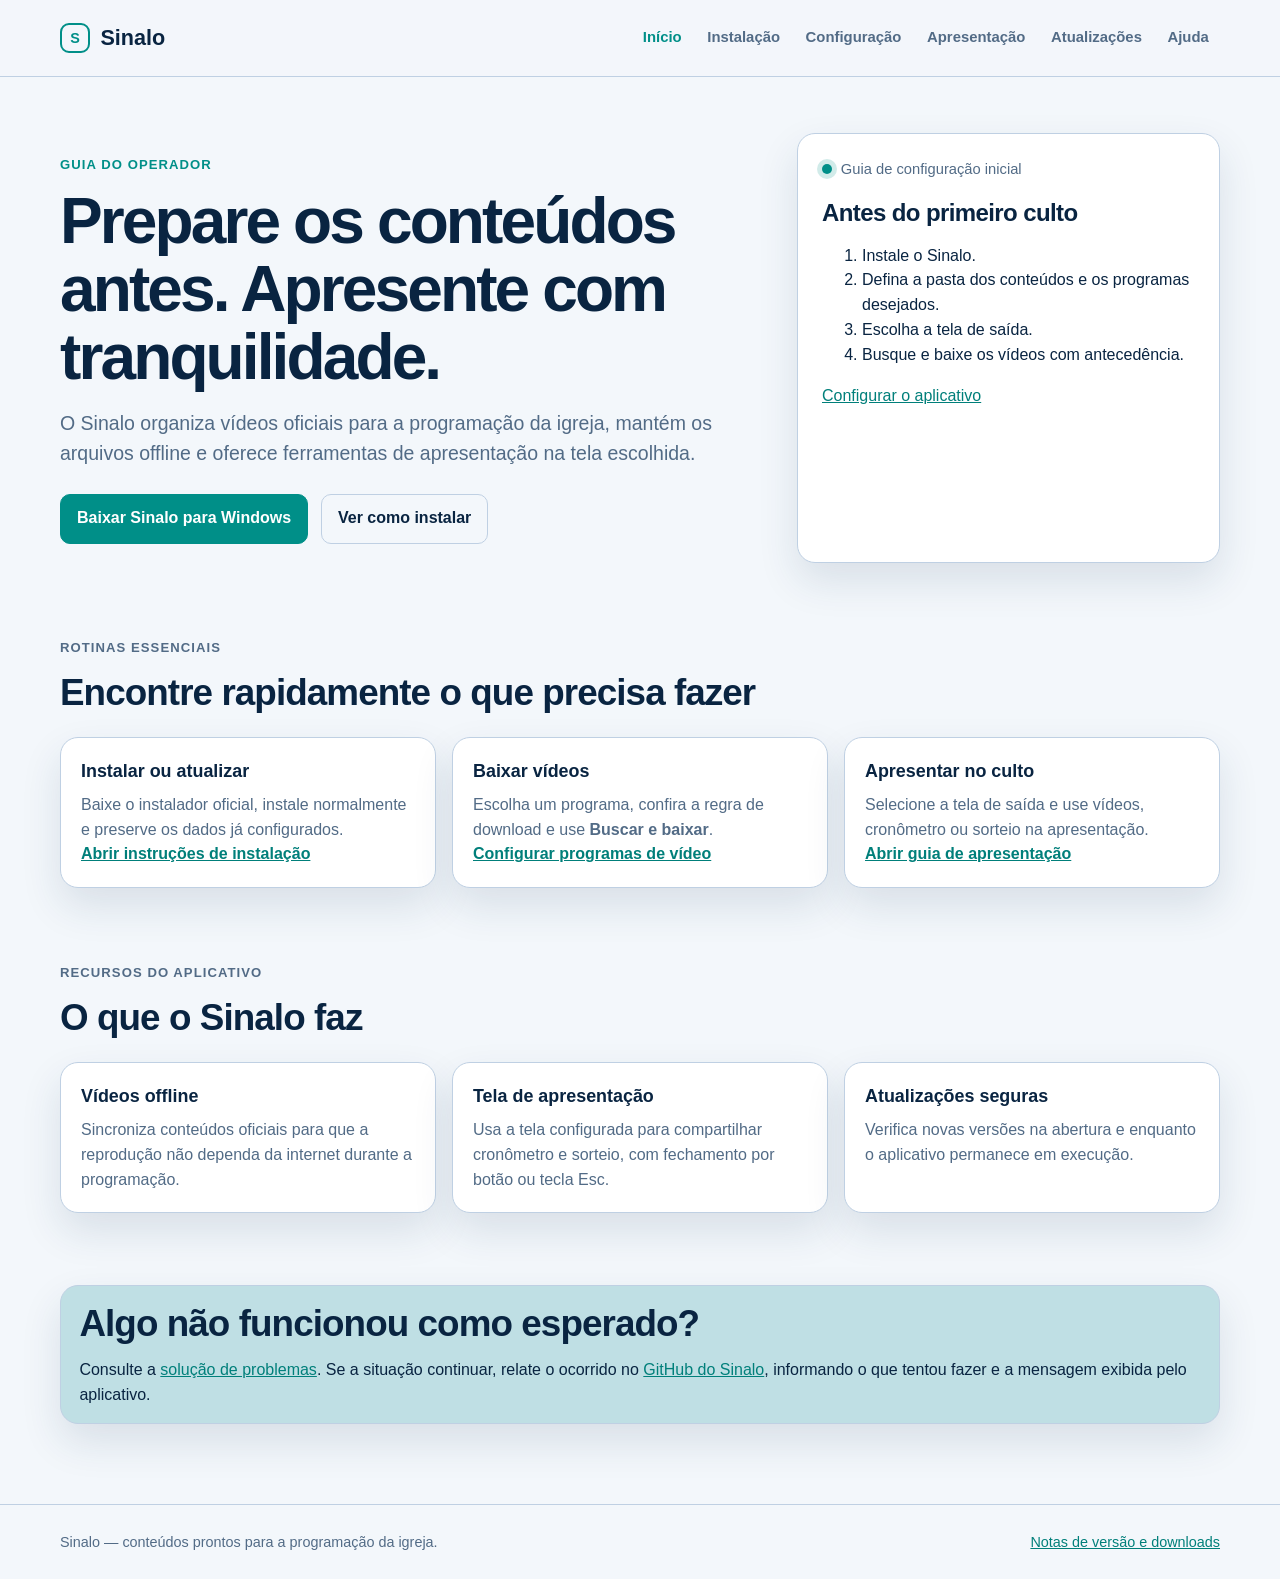
==== site/index.html @ e5eb1a57 "docs: adiciona guia público no GitHub Pages" ====
<!doctype html>
<html lang="pt-BR">
<head>
  <meta charset="utf-8">
  <meta name="viewport" content="width=device-width, initial-scale=1">
  <meta name="description" content="Guia de instalação, configuração e uso do Sinalo.">
  <title>Sinalo — Guia de uso</title>
  <link rel="icon" type="image/svg+xml" href="data:image/svg+xml,%3Csvg xmlns='http://www.w3.org/2000/svg' viewBox='0 0 64 64'%3E%3Crect width='64' height='64' rx='16' fill='%23091426'/%3E%3Cpath d='M17 32h30M32 17v30' stroke='%231fd1c2' stroke-width='7' stroke-linecap='round'/%3E%3C/svg%3E">
  <link rel="stylesheet" href="assets/css/site.css">
</head>
<body>
  <a class="skip-link" href="#conteudo">Ir para o conteúdo</a>
  <header class="site-header">
    <div class="header-inner">
      <a class="brand" href="index.html"><span class="brand-mark" aria-hidden="true">S</span>Sinalo</a>
      <nav class="site-nav" aria-label="Navegação principal">
        <a aria-current="page" href="index.html">Início</a>
        <a href="instalacao.html">Instalação</a>
        <a href="configuracao.html">Configuração</a>
        <a href="apresentacao.html">Apresentação</a>
        <a href="atualizacoes.html">Atualizações</a>
        <a href="solucao-de-problemas.html">Ajuda</a>
      </nav>
    </div>
  </header>
  <main id="conteudo" class="page-shell">
    <section class="hero" aria-labelledby="titulo-principal">
      <div class="hero-copy">
        <p class="eyebrow">Guia do operador</p>
        <h1 id="titulo-principal">Prepare os conteúdos antes. Apresente com tranquilidade.</h1>
        <p class="lead">O Sinalo organiza vídeos oficiais para a programação da igreja, mantém os arquivos offline e oferece ferramentas de apresentação na tela escolhida.</p>
        <div class="button-row">
          <a class="button button-primary" href="https://github.com/fabriciosenadev/sinalo/releases/latest/download/Sinalo-Setup-win-x64.exe">Baixar Sinalo para Windows</a>
          <a class="button" href="instalacao.html">Ver como instalar</a>
        </div>
      </div>
      <aside class="hero-card" aria-label="Comece por aqui">
        <div class="status-line"><span class="status-dot" aria-hidden="true"></span>Guia de configuração inicial</div>
        <h2>Antes do primeiro culto</h2>
        <ol>
          <li>Instale o Sinalo.</li>
          <li>Defina a pasta dos conteúdos e os programas desejados.</li>
          <li>Escolha a tela de saída.</li>
          <li>Busque e baixe os vídeos com antecedência.</li>
        </ol>
        <a href="configuracao.html">Configurar o aplicativo</a>
      </aside>
    </section>

    <section class="section" aria-labelledby="rotinas-title">
      <div class="section-header">
        <p class="eyebrow">Rotinas essenciais</p>
        <h2 id="rotinas-title">Encontre rapidamente o que precisa fazer</h2>
      </div>
      <div class="card-grid">
        <article class="card"><h3>Instalar ou atualizar</h3><p>Baixe o instalador oficial, instale normalmente e preserve os dados já configurados.</p><a href="instalacao.html">Abrir instruções de instalação</a></article>
        <article class="card"><h3>Baixar vídeos</h3><p>Escolha um programa, confira a regra de download e use <strong>Buscar e baixar</strong>.</p><a href="configuracao.html#programas">Configurar programas de vídeo</a></article>
        <article class="card"><h3>Apresentar no culto</h3><p>Selecione a tela de saída e use vídeos, cronômetro ou sorteio na apresentação.</p><a href="apresentacao.html">Abrir guia de apresentação</a></article>
      </div>
    </section>

    <section class="section" aria-labelledby="recursos-title">
      <div class="section-header"><p class="eyebrow">Recursos do aplicativo</p><h2 id="recursos-title">O que o Sinalo faz</h2></div>
      <div class="card-grid">
        <article class="card"><h3>Vídeos offline</h3><p>Sincroniza conteúdos oficiais para que a reprodução não dependa da internet durante a programação.</p></article>
        <article class="card"><h3>Tela de apresentação</h3><p>Usa a tela configurada para compartilhar cronômetro e sorteio, com fechamento por botão ou tecla Esc.</p></article>
        <article class="card"><h3>Atualizações seguras</h3><p>Verifica novas versões na abertura e enquanto o aplicativo permanece em execução.</p></article>
      </div>
    </section>

    <section class="section callout" aria-labelledby="suporte-title">
      <h2 id="suporte-title">Algo não funcionou como esperado?</h2>
      <p>Consulte a <a href="solucao-de-problemas.html">solução de problemas</a>. Se a situação continuar, relate o ocorrido no <a href="https://github.com/fabriciosenadev/sinalo/issues">GitHub do Sinalo</a>, informando o que tentou fazer e a mensagem exibida pelo aplicativo.</p>
    </section>
  </main>
  <footer class="site-footer"><div class="footer-inner"><p>Sinalo — conteúdos prontos para a programação da igreja.</p><p><a href="https://github.com/fabriciosenadev/sinalo/releases">Notas de versão e downloads</a></p></div></footer>
</body>
</html>
---- site/assets/css/site.css ----
:root {
  color-scheme: dark light;
  --bg: #091426;
  --surface: #111f35;
  --surface-raised: #172943;
  --surface-muted: #0d1a2d;
  --text: #f4f8ff;
  --muted: #b4c1d6;
  --line: #2a4161;
  --accent: #1fd1c2;
  --accent-strong: #12a99f;
  --accent-ink: #052522;
  --link: #63e8df;
  --shadow: 0 20px 50px rgb(0 0 0 / .2);
  --radius: 18px;
  --content-width: 1160px;
  font-family: "Segoe UI", Inter, Arial, sans-serif;
}

@media (prefers-color-scheme: light) {
  :root {
    --bg: #f3f7fb;
    --surface: #ffffff;
    --surface-raised: #e9f0f8;
    --surface-muted: #f7faff;
    --text: #092441;
    --muted: #526b86;
    --line: #bfd0e3;
    --accent: #008f88;
    --accent-strong: #00746f;
    --accent-ink: #ffffff;
    --link: #007f7a;
    --shadow: 0 18px 40px rgb(25 55 90 / .12);
  }
}

* { box-sizing: border-box; }

html { scroll-behavior: smooth; }

body {
  margin: 0;
  min-width: 320px;
  color: var(--text);
  background: var(--bg);
  font-size: 1rem;
  line-height: 1.55;
}

a { color: var(--link); }

a:focus-visible, summary:focus-visible {
  outline: 3px solid var(--accent);
  outline-offset: 4px;
  border-radius: 4px;
}

.skip-link {
  position: absolute;
  left: 1rem;
  top: -4rem;
  z-index: 20;
  padding: .7rem 1rem;
  border-radius: 8px;
  background: var(--accent);
  color: var(--accent-ink);
  font-weight: 700;
}

.skip-link:focus { top: 1rem; }

.site-header {
  border-bottom: 1px solid var(--line);
  background: color-mix(in srgb, var(--bg) 90%, transparent);
}

.header-inner,
.page-shell,
.footer-inner {
  width: min(calc(100% - 2rem), var(--content-width));
  margin: 0 auto;
}

.header-inner {
  display: flex;
  align-items: center;
  justify-content: space-between;
  gap: 1.5rem;
  min-height: 76px;
}

.brand {
  color: var(--text);
  display: inline-flex;
  align-items: center;
  gap: .65rem;
  text-decoration: none;
  font-size: 1.35rem;
  font-weight: 800;
}

.brand-mark {
  display: grid;
  place-items: center;
  width: 30px;
  height: 30px;
  border: 2px solid var(--accent);
  border-radius: 9px;
  color: var(--accent);
  font-size: .9rem;
}

.site-nav { display: flex; align-items: center; gap: .2rem; }

.site-nav a {
  padding: .55rem .7rem;
  color: var(--muted);
  text-decoration: none;
  font-size: .93rem;
  font-weight: 650;
}

.site-nav a:hover, .site-nav a[aria-current="page"] { color: var(--accent); }

main { padding: 3.5rem 0 5rem; }

.eyebrow {
  display: inline-block;
  margin: 0 0 .8rem;
  color: var(--accent);
  font-size: .82rem;
  font-weight: 800;
  letter-spacing: .08em;
  text-transform: uppercase;
}

h1, h2, h3, p { margin-top: 0; }

h1 {
  max-width: 760px;
  margin-bottom: 1rem;
  font-size: clamp(2.1rem, 5vw, 4.4rem);
  line-height: 1.06;
  letter-spacing: -.045em;
}

h2 {
  margin-bottom: .75rem;
  font-size: clamp(1.55rem, 3vw, 2.3rem);
  line-height: 1.18;
  letter-spacing: -.025em;
}

h3 { margin-bottom: .45rem; font-size: 1.12rem; }

.lead {
  max-width: 720px;
  color: var(--muted);
  font-size: clamp(1.04rem, 2vw, 1.22rem);
}

.hero {
  display: grid;
  grid-template-columns: minmax(0, 1.25fr) minmax(280px, .75fr);
  gap: 2rem;
  align-items: stretch;
}

.hero-copy { padding: 1.2rem 0; }

.hero-card,
.card,
.guide-panel,
.callout,
.step-list > li {
  border: 1px solid var(--line);
  border-radius: var(--radius);
  background: var(--surface);
  box-shadow: var(--shadow);
}

.hero-card { padding: 1.5rem; }

.status-line {
  display: flex;
  align-items: center;
  gap: .55rem;
  color: var(--muted);
  font-size: .92rem;
}

.status-dot {
  width: 10px;
  height: 10px;
  border-radius: 50%;
  background: var(--accent);
  box-shadow: 0 0 0 5px color-mix(in srgb, var(--accent) 18%, transparent);
}

.hero-card h2 { margin: 1.15rem 0 .7rem; font-size: 1.5rem; }

.button-row { display: flex; flex-wrap: wrap; gap: .8rem; margin-top: 1.6rem; }

.button {
  display: inline-flex;
  min-height: 46px;
  align-items: center;
  justify-content: center;
  padding: .72rem 1rem;
  border: 1px solid var(--line);
  border-radius: 10px;
  color: var(--text);
  font-weight: 750;
  text-align: center;
  text-decoration: none;
}

.button:hover { border-color: var(--accent); }

.button-primary {
  border-color: var(--accent);
  background: var(--accent);
  color: var(--accent-ink);
}

.button-primary:hover { background: var(--accent-strong); }

.section { margin-top: 4.5rem; }

.section-header { max-width: 720px; margin-bottom: 1.4rem; }
.section-header p { color: var(--muted); }

.card-grid {
  display: grid;
  grid-template-columns: repeat(3, minmax(0, 1fr));
  gap: 1rem;
}

.card { padding: 1.25rem; }
.card p { color: var(--muted); margin-bottom: 0; }
.card a { font-weight: 700; }

.guide-layout {
  display: grid;
  grid-template-columns: minmax(0, .58fr) minmax(0, 1.42fr);
  gap: 2rem;
}

.guide-nav {
  position: sticky;
  top: 1.2rem;
  align-self: start;
  padding: 1rem;
  border-left: 2px solid var(--accent);
}

.guide-nav strong { display: block; margin-bottom: .5rem; }
.guide-nav a { display: block; padding: .35rem 0; color: var(--muted); text-decoration: none; }
.guide-nav a:hover { color: var(--accent); }

.guide-panel { padding: clamp(1.25rem, 3vw, 2.2rem); }
.guide-panel + .guide-panel { margin-top: 1.2rem; }
.guide-panel p, .guide-panel li { color: var(--muted); }
.guide-panel li + li { margin-top: .45rem; }

.step-list { display: grid; gap: .85rem; padding: 0; list-style: none; counter-reset: steps; }
.step-list > li { position: relative; padding: 1rem 1rem 1rem 4rem; counter-increment: steps; }
.step-list > li::before {
  content: counter(steps);
  position: absolute;
  left: 1rem;
  top: 1rem;
  display: grid;
  place-items: center;
  width: 2rem;
  height: 2rem;
  border-radius: 50%;
  background: var(--accent);
  color: var(--accent-ink);
  font-weight: 800;
}
.step-list h3 { color: var(--text); }
.step-list p { margin-bottom: 0; }

.callout { padding: 1rem 1.15rem; background: color-mix(in srgb, var(--surface-raised) 82%, var(--accent)); }
.callout p { margin-bottom: 0; color: var(--text); }
.callout strong { color: var(--accent); }

.faq { border-top: 1px solid var(--line); }
.faq details { border-bottom: 1px solid var(--line); padding: .95rem 0; }
.faq summary { cursor: pointer; color: var(--text); font-weight: 750; }
.faq p { margin: .7rem 1.5rem 0 0; color: var(--muted); }

.site-footer { border-top: 1px solid var(--line); }
.footer-inner {
  display: flex;
  justify-content: space-between;
  gap: 1rem;
  padding: 1.6rem 0;
  color: var(--muted);
  font-size: .9rem;
}
.footer-inner p { margin: 0; }

@media (max-width: 860px) {
  .header-inner { align-items: flex-start; flex-direction: column; gap: .4rem; padding: 1rem 0; }
  .site-nav { flex-wrap: wrap; margin-left: -.7rem; }
  .hero, .guide-layout { grid-template-columns: 1fr; }
  .card-grid { grid-template-columns: repeat(2, minmax(0, 1fr)); }
  .guide-nav { position: static; }
}

@media (max-width: 560px) {
  .header-inner, .page-shell, .footer-inner { width: min(calc(100% - 1.3rem), var(--content-width)); }
  main { padding-top: 2.2rem; }
  .card-grid { grid-template-columns: 1fr; }
  .footer-inner { flex-direction: column; }
}
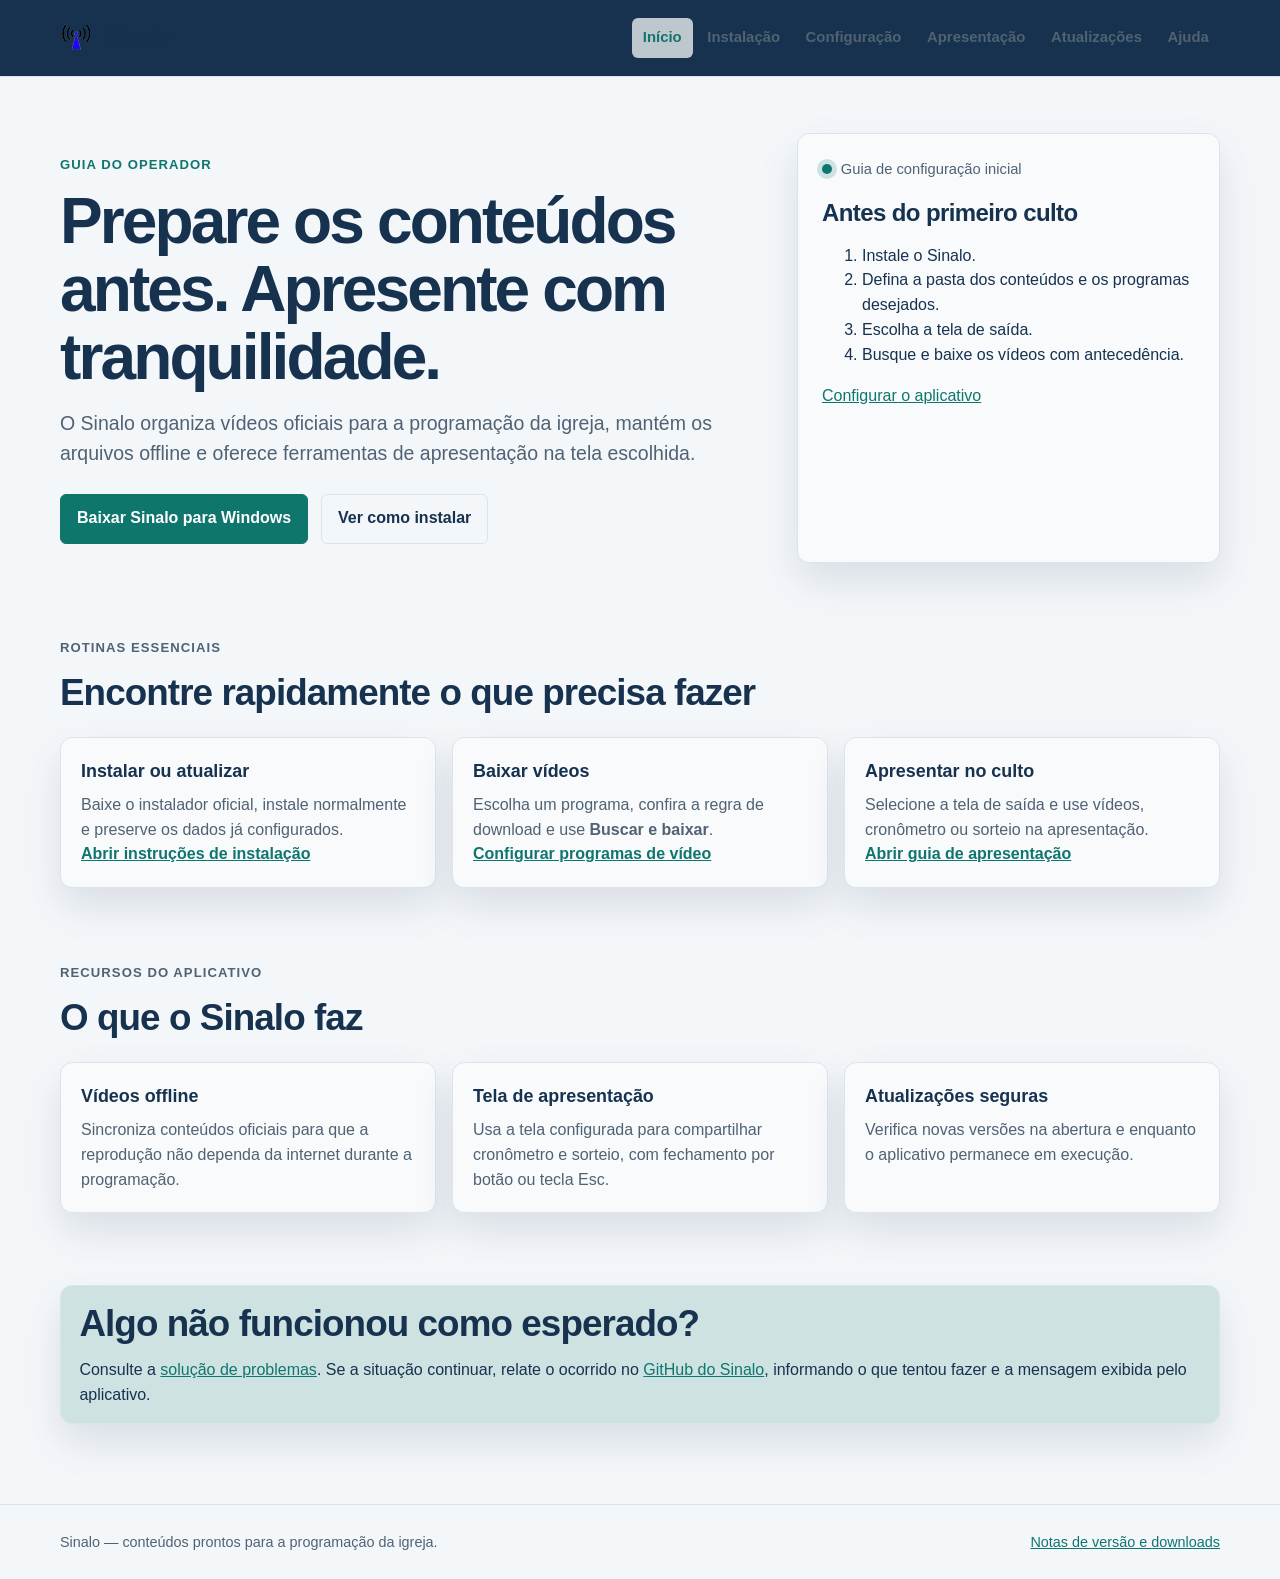
==== commit 4af8f2b4: "docs: atualiza guia e identidade visual do site" ====
--- a/site/index.html
+++ b/site/index.html
@@ -5,7 +5,8 @@
   <meta name="viewport" content="width=device-width, initial-scale=1">
   <meta name="description" content="Guia de instalação, configuração e uso do Sinalo.">
   <title>Sinalo — Guia de uso</title>
-  <link rel="icon" type="image/svg+xml" href="data:image/svg+xml,%3Csvg xmlns='http://www.w3.org/2000/svg' viewBox='0 0 64 64'%3E%3Crect width='64' height='64' rx='16' fill='%23091426'/%3E%3Cpath d='M17 32h30M32 17v30' stroke='%231fd1c2' stroke-width='7' stroke-linecap='round'/%3E%3C/svg%3E">
+  <link rel="icon" href="assets/images/sinalo.ico" media="(prefers-color-scheme: light)">
+  <link rel="icon" href="assets/images/sinalo-dark.ico" media="(prefers-color-scheme: dark)">
   <link rel="stylesheet" href="assets/css/site.css">
 </head>
 <body>
--- a/site/assets/css/site.css
+++ b/site/assets/css/site.css
@@ -1,36 +1,38 @@
 :root {
   color-scheme: dark light;
-  --bg: #091426;
-  --surface: #111f35;
-  --surface-raised: #172943;
-  --surface-muted: #0d1a2d;
-  --text: #f4f8ff;
-  --muted: #b4c1d6;
-  --line: #2a4161;
-  --accent: #1fd1c2;
-  --accent-strong: #12a99f;
-  --accent-ink: #052522;
-  --link: #63e8df;
+  --bg: #0f172a;
+  --surface: #172033;
+  --surface-raised: #1f2937;
+  --surface-muted: #0f172a;
+  --header: #111c2d;
+  --text: #f8fafc;
+  --muted: #cbd5e1;
+  --line: #334155;
+  --accent: #2dd4bf;
+  --accent-strong: #0f766e;
+  --accent-ink: #ecfeff;
+  --link: #5eead4;
   --shadow: 0 20px 50px rgb(0 0 0 / .2);
-  --radius: 18px;
+  --radius: 12px;
   --content-width: 1160px;
   font-family: "Segoe UI", Inter, Arial, sans-serif;
 }
 
 @media (prefers-color-scheme: light) {
   :root {
-    --bg: #f3f7fb;
+    --bg: #f4f7fa;
     --surface: #ffffff;
-    --surface-raised: #e9f0f8;
-    --surface-muted: #f7faff;
-    --text: #092441;
-    --muted: #526b86;
-    --line: #bfd0e3;
-    --accent: #008f88;
-    --accent-strong: #00746f;
+    --surface-raised: #f8fafc;
+    --surface-muted: #ffffff;
+    --header: #16324f;
+    --text: #16324f;
+    --muted: #506273;
+    --line: #dce4eb;
+    --accent: #0f766e;
+    --accent-strong: #0f766e;
     --accent-ink: #ffffff;
-    --link: #007f7a;
-    --shadow: 0 18px 40px rgb(25 55 90 / .12);
+    --link: #0f766e;
+    --shadow: 0 18px 40px rgb(22 50 79 / .12);
   }
 }
 
@@ -71,7 +73,8 @@
 
 .site-header {
   border-bottom: 1px solid var(--line);
-  background: color-mix(in srgb, var(--bg) 90%, transparent);
+  background: var(--header);
+  box-shadow: 0 1px 0 rgb(255 255 255 / .04);
 }
 
 .header-inner,
@@ -100,14 +103,15 @@
 }
 
 .brand-mark {
-  display: grid;
-  place-items: center;
-  width: 30px;
-  height: 30px;
-  border: 2px solid var(--accent);
-  border-radius: 9px;
-  color: var(--accent);
-  font-size: .9rem;
+  display: inline-block;
+  width: 34px;
+  height: 34px;
+  background: center / contain no-repeat url("../images/sinalo-dark.ico");
+  font-size: 0;
+}
+
+@media (prefers-color-scheme: light) {
+  .brand-mark { background-image: url("../images/sinalo.ico"); }
 }
 
 .site-nav { display: flex; align-items: center; gap: .2rem; }
@@ -120,7 +124,11 @@
   font-weight: 650;
 }
 
-.site-nav a:hover, .site-nav a[aria-current="page"] { color: var(--accent); }
+.site-nav a:hover, .site-nav a[aria-current="page"] {
+  color: var(--accent);
+  background: color-mix(in srgb, var(--surface) 72%, transparent);
+  border-radius: 6px;
+}
 
 main { padding: 3.5rem 0 5rem; }
 
@@ -179,7 +187,7 @@
   box-shadow: var(--shadow);
 }
 
-.hero-card { padding: 1.5rem; }
+.hero-card { padding: 1.5rem; background: var(--surface-raised); }
 
 .status-line {
   display: flex;
@@ -208,7 +216,7 @@
   justify-content: center;
   padding: .72rem 1rem;
   border: 1px solid var(--line);
-  border-radius: 10px;
+  border-radius: 6px;
   color: var(--text);
   font-weight: 750;
   text-align: center;
@@ -236,7 +244,7 @@
   gap: 1rem;
 }
 
-.card { padding: 1.25rem; }
+.card { padding: 1.25rem; background: var(--surface-raised); }
 .card p { color: var(--muted); margin-bottom: 0; }
 .card a { font-weight: 700; }
 
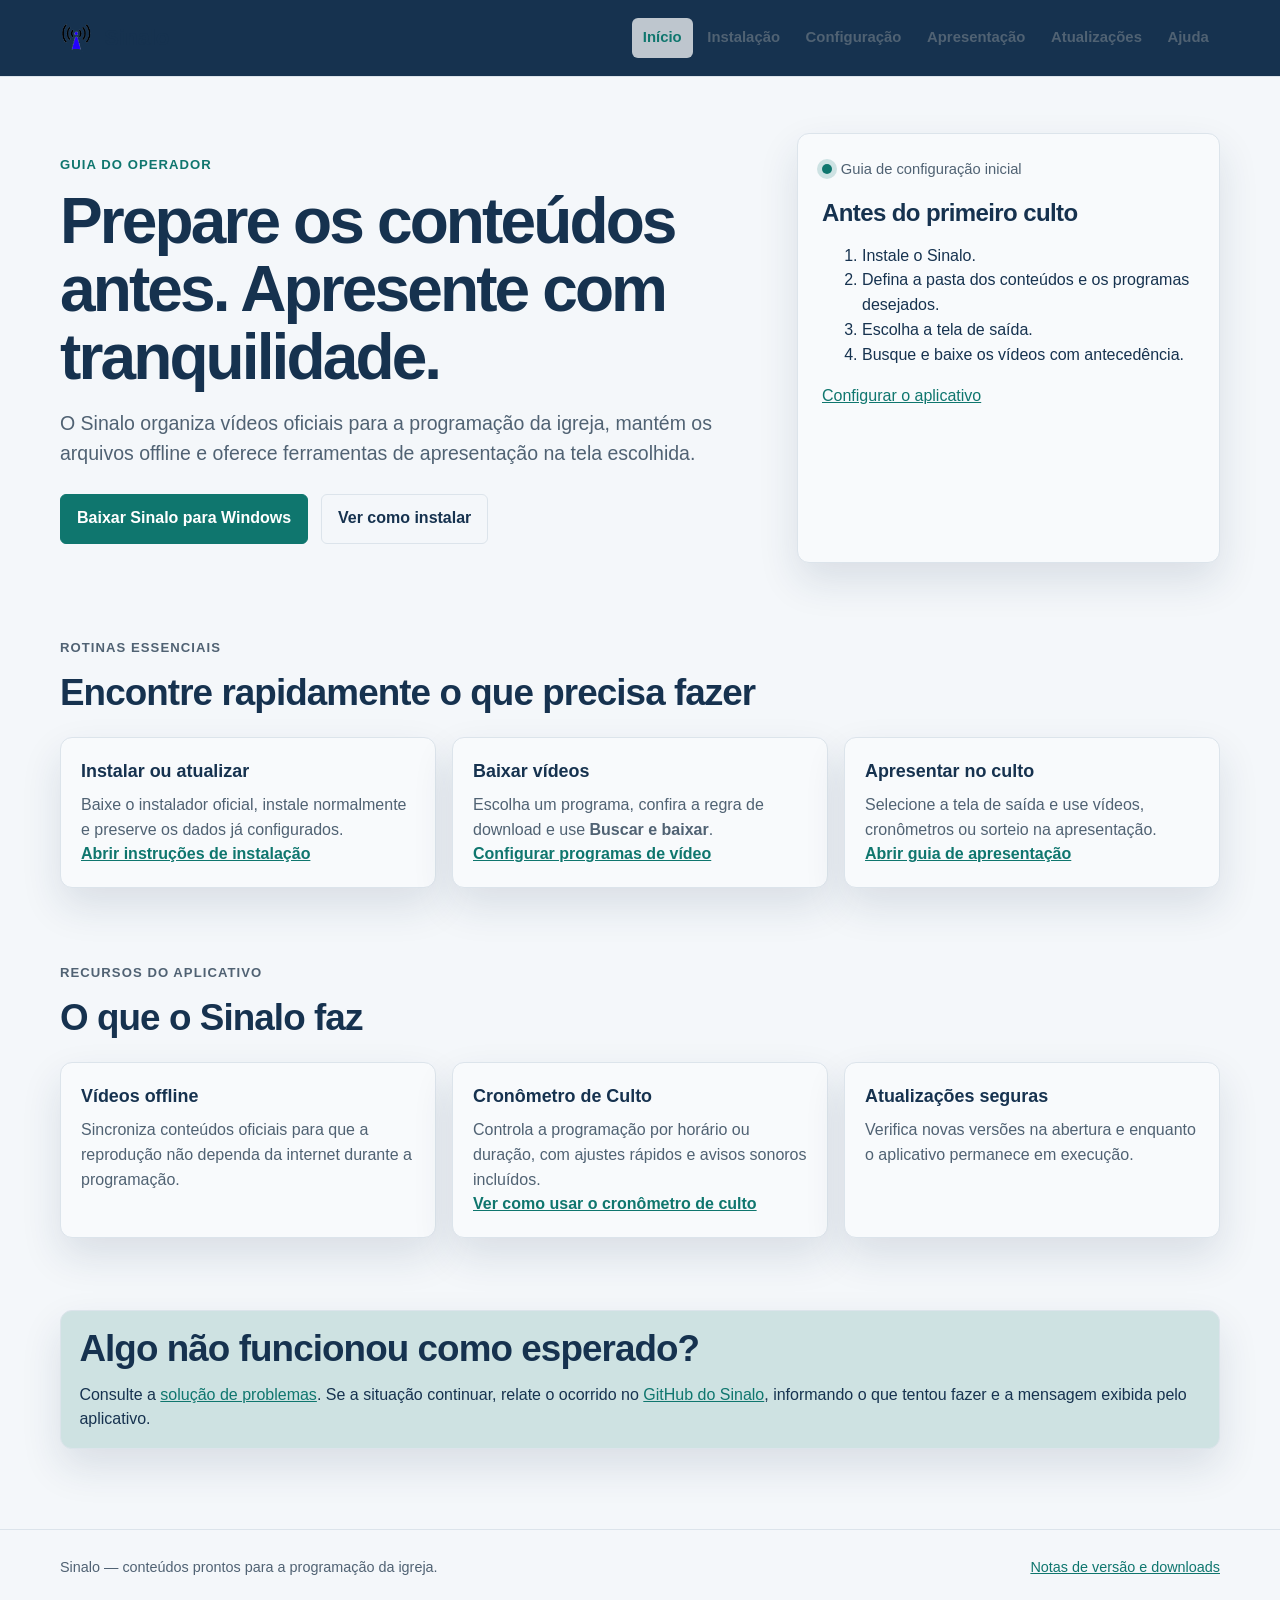
==== commit 200c47b4: "docs: documenta cronometro de culto na versao 0.1.12" ====
--- a/site/index.html
+++ b/site/index.html
@@ -56,7 +56,7 @@
       <div class="card-grid">
         <article class="card"><h3>Instalar ou atualizar</h3><p>Baixe o instalador oficial, instale normalmente e preserve os dados já configurados.</p><a href="instalacao.html">Abrir instruções de instalação</a></article>
         <article class="card"><h3>Baixar vídeos</h3><p>Escolha um programa, confira a regra de download e use <strong>Buscar e baixar</strong>.</p><a href="configuracao.html#programas">Configurar programas de vídeo</a></article>
-        <article class="card"><h3>Apresentar no culto</h3><p>Selecione a tela de saída e use vídeos, cronômetro ou sorteio na apresentação.</p><a href="apresentacao.html">Abrir guia de apresentação</a></article>
+        <article class="card"><h3>Apresentar no culto</h3><p>Selecione a tela de saída e use vídeos, cronômetros ou sorteio na apresentação.</p><a href="apresentacao.html">Abrir guia de apresentação</a></article>
       </div>
     </section>
 
@@ -64,7 +64,7 @@
       <div class="section-header"><p class="eyebrow">Recursos do aplicativo</p><h2 id="recursos-title">O que o Sinalo faz</h2></div>
       <div class="card-grid">
         <article class="card"><h3>Vídeos offline</h3><p>Sincroniza conteúdos oficiais para que a reprodução não dependa da internet durante a programação.</p></article>
-        <article class="card"><h3>Tela de apresentação</h3><p>Usa a tela configurada para compartilhar cronômetro e sorteio, com fechamento por botão ou tecla Esc.</p></article>
+        <article class="card"><h3>Cronômetro de Culto</h3><p>Controla a programação por horário ou duração, com ajustes rápidos e avisos sonoros incluídos.</p><a href="apresentacao.html#cronometro-culto">Ver como usar o cronômetro de culto</a></article>
         <article class="card"><h3>Atualizações seguras</h3><p>Verifica novas versões na abertura e enquanto o aplicativo permanece em execução.</p></article>
       </div>
     </section>
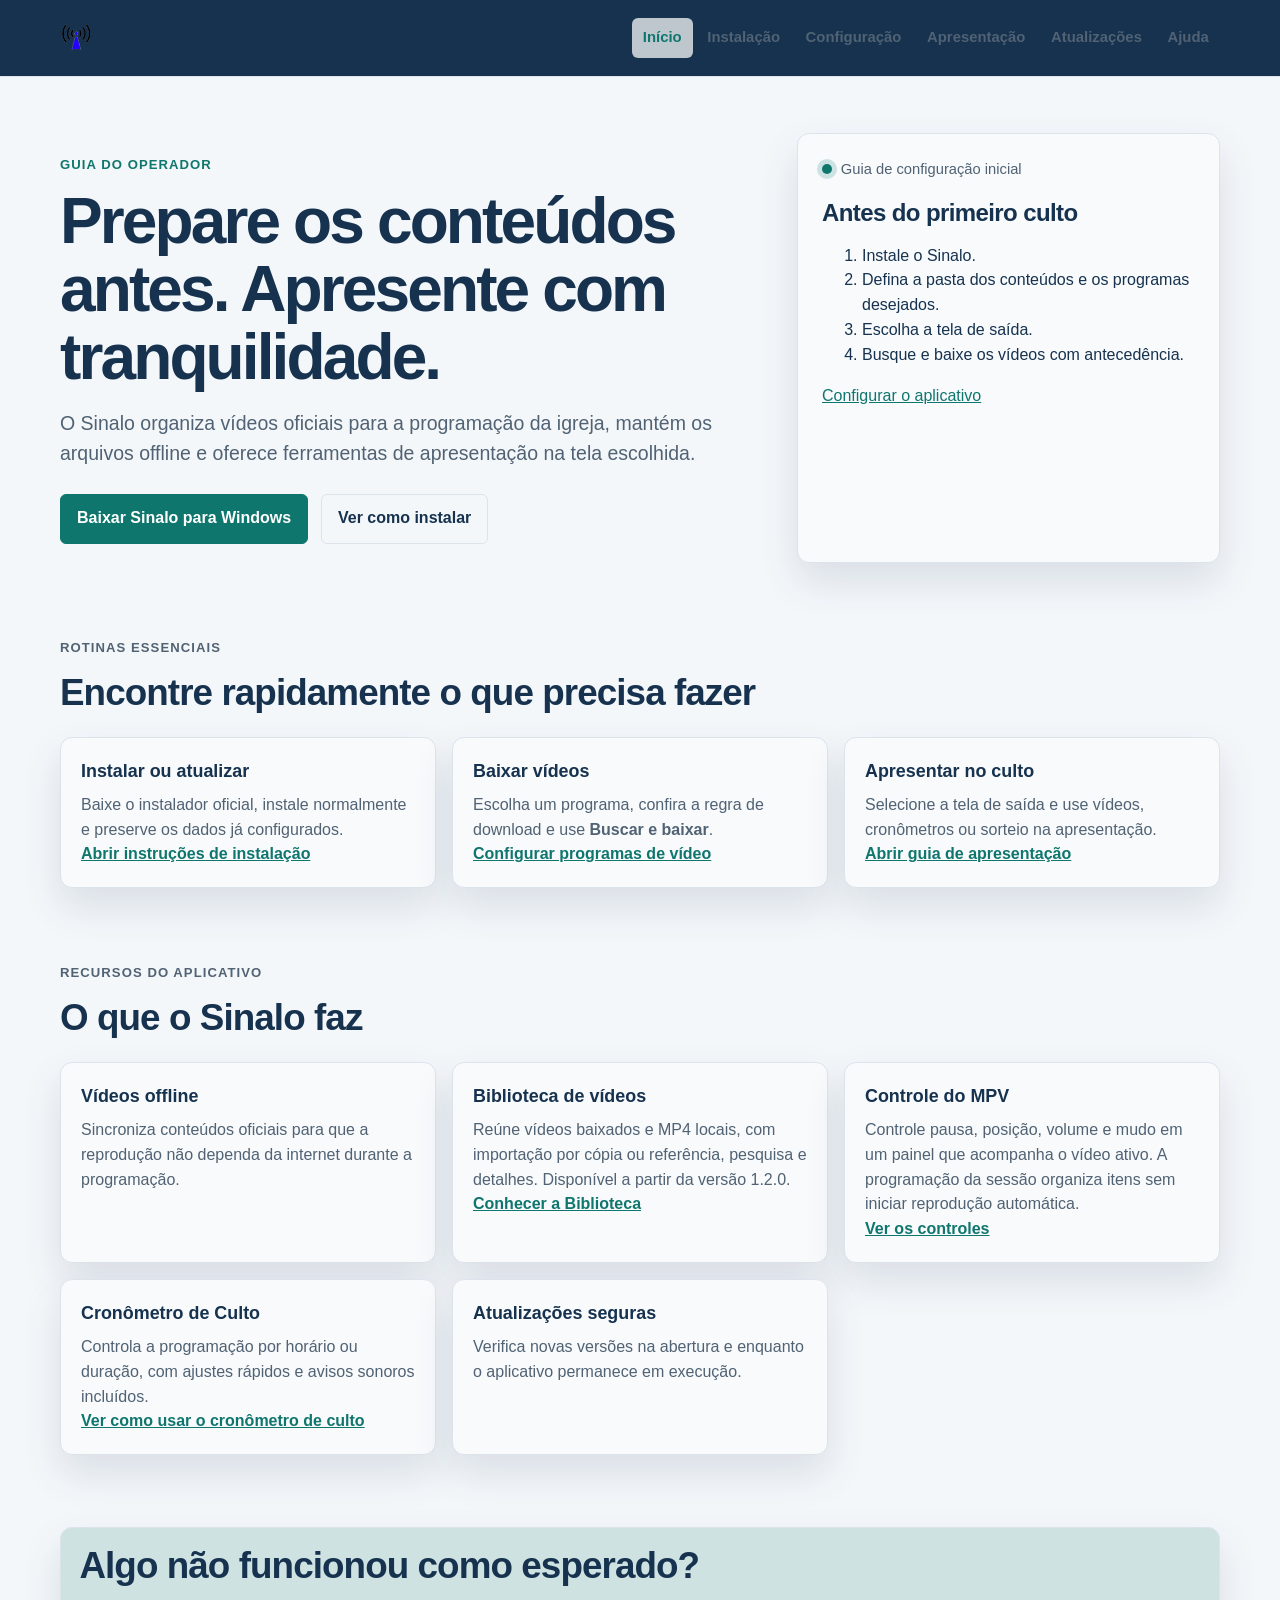
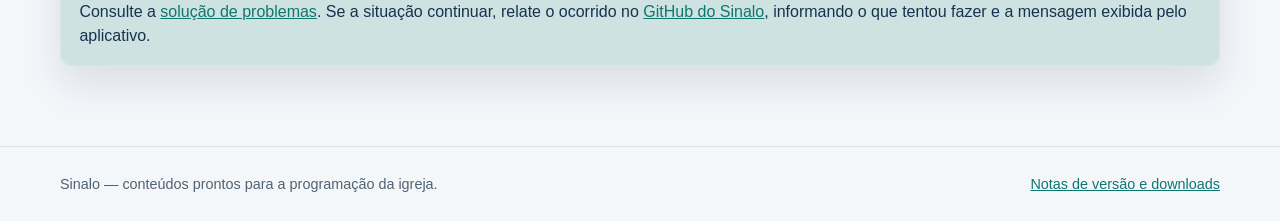
==== commit 9edd17b5: "release: prepara Sinalo 1.2.0 e atualiza guia e changelog" ====
--- a/site/index.html
+++ b/site/index.html
@@ -64,6 +64,8 @@
       <div class="section-header"><p class="eyebrow">Recursos do aplicativo</p><h2 id="recursos-title">O que o Sinalo faz</h2></div>
       <div class="card-grid">
         <article class="card"><h3>Vídeos offline</h3><p>Sincroniza conteúdos oficiais para que a reprodução não dependa da internet durante a programação.</p></article>
+        <article class="card"><h3>Biblioteca de vídeos</h3><p>Reúne vídeos baixados e MP4 locais, com importação por cópia ou referência, pesquisa e detalhes. Disponível a partir da versão 1.2.0.</p><a href="configuracao.html#biblioteca">Conhecer a Biblioteca</a></article>
+        <article class="card"><h3>Controle do MPV</h3><p>Controle pausa, posição, volume e mudo em um painel que acompanha o vídeo ativo. A programação da sessão organiza itens sem iniciar reprodução automática.</p><a href="configuracao.html#reproducao">Ver os controles</a></article>
         <article class="card"><h3>Cronômetro de Culto</h3><p>Controla a programação por horário ou duração, com ajustes rápidos e avisos sonoros incluídos.</p><a href="apresentacao.html#cronometro-culto">Ver como usar o cronômetro de culto</a></article>
         <article class="card"><h3>Atualizações seguras</h3><p>Verifica novas versões na abertura e enquanto o aplicativo permanece em execução.</p></article>
       </div>
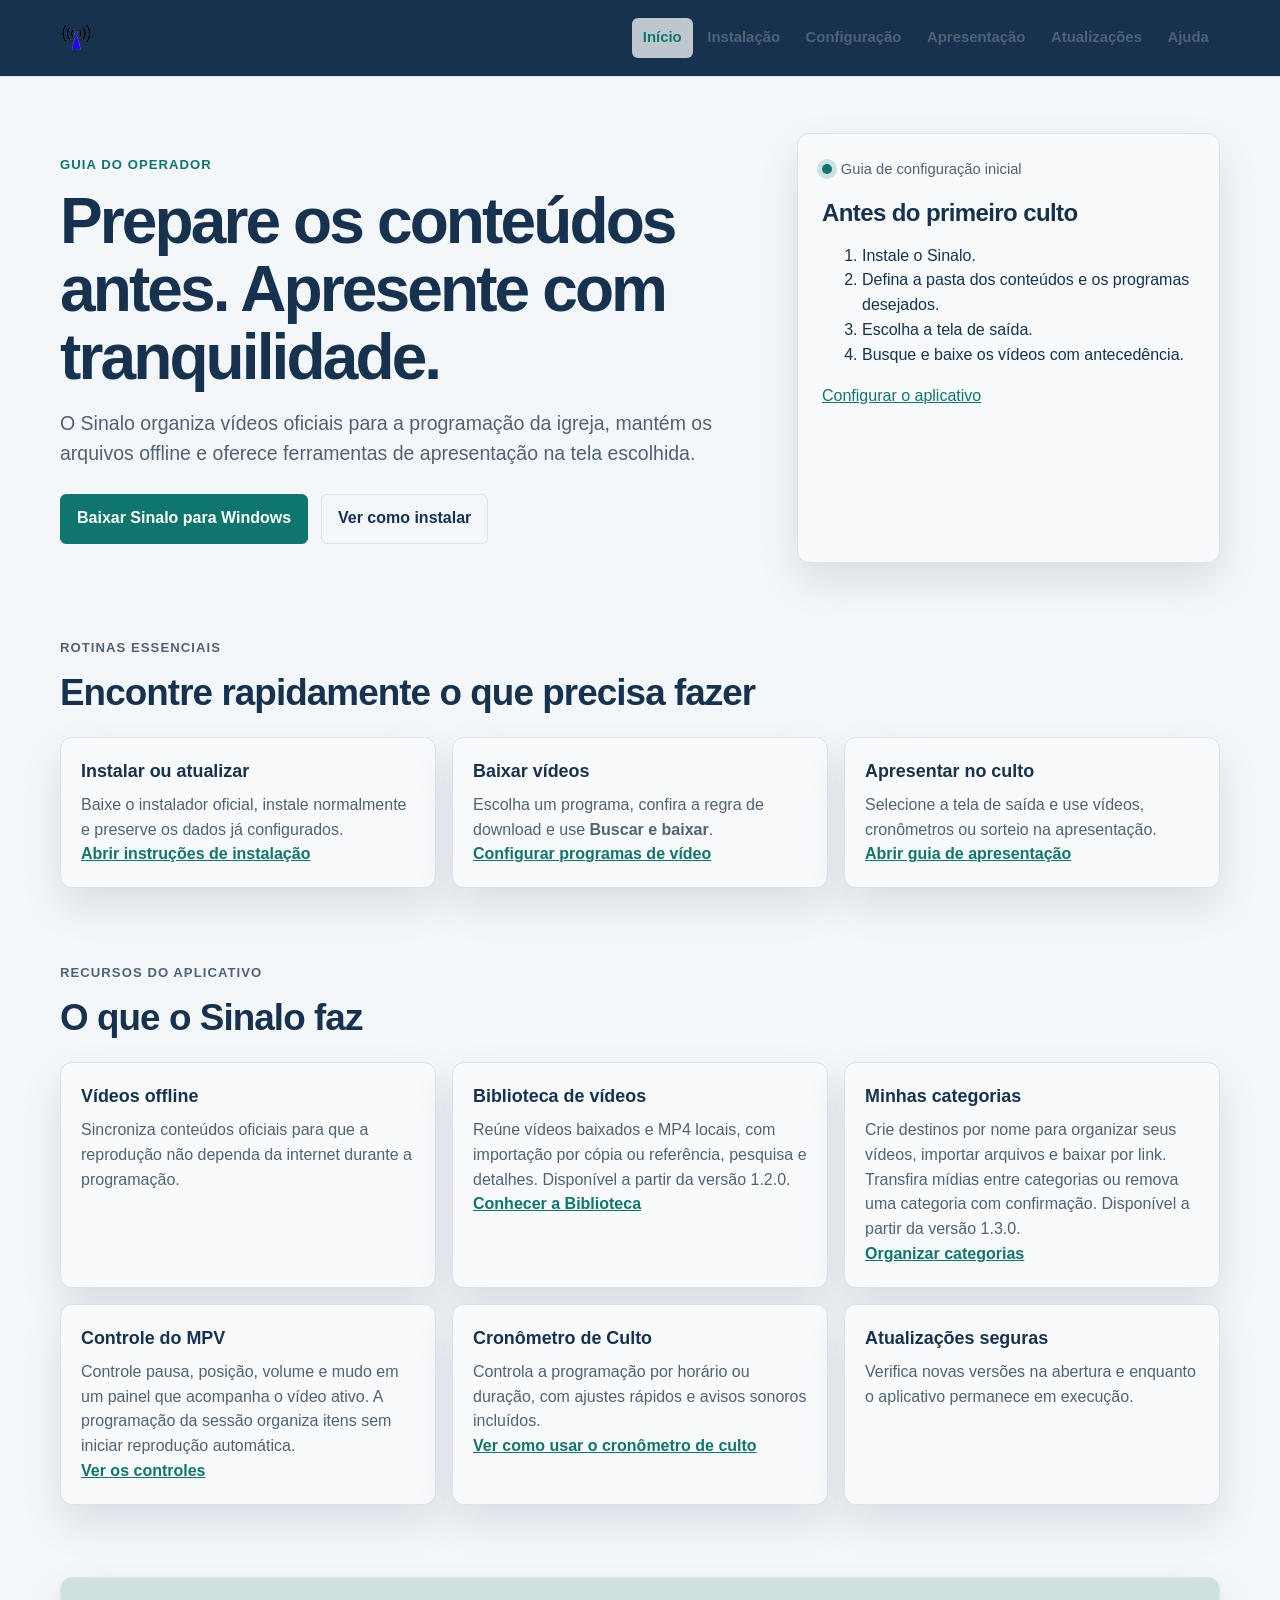
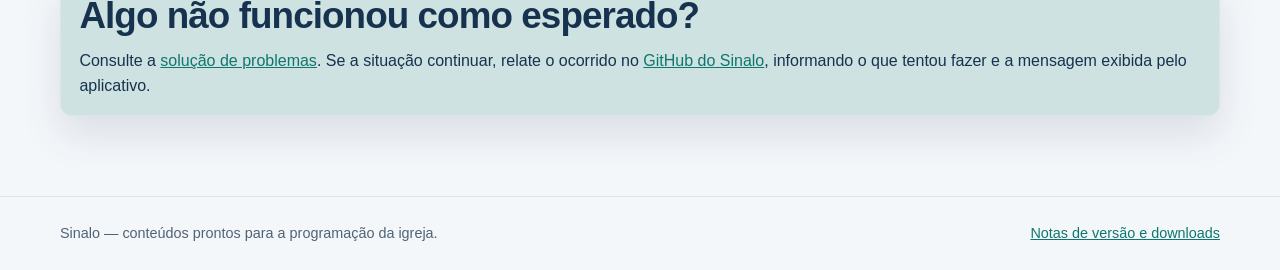
==== commit c7c6beed: "release: prepara Sinalo 1.3.0 e atualiza guia, changelog e roadmap" ====
--- a/site/index.html
+++ b/site/index.html
@@ -65,6 +65,7 @@
       <div class="card-grid">
         <article class="card"><h3>Vídeos offline</h3><p>Sincroniza conteúdos oficiais para que a reprodução não dependa da internet durante a programação.</p></article>
         <article class="card"><h3>Biblioteca de vídeos</h3><p>Reúne vídeos baixados e MP4 locais, com importação por cópia ou referência, pesquisa e detalhes. Disponível a partir da versão 1.2.0.</p><a href="configuracao.html#biblioteca">Conhecer a Biblioteca</a></article>
+        <article class="card"><h3>Minhas categorias</h3><p>Crie destinos por nome para organizar seus vídeos, importar arquivos e baixar por link. Transfira mídias entre categorias ou remova uma categoria com confirmação. Disponível a partir da versão 1.3.0.</p><a href="configuracao.html#categorias-personalizadas">Organizar categorias</a></article>
         <article class="card"><h3>Controle do MPV</h3><p>Controle pausa, posição, volume e mudo em um painel que acompanha o vídeo ativo. A programação da sessão organiza itens sem iniciar reprodução automática.</p><a href="configuracao.html#reproducao">Ver os controles</a></article>
         <article class="card"><h3>Cronômetro de Culto</h3><p>Controla a programação por horário ou duração, com ajustes rápidos e avisos sonoros incluídos.</p><a href="apresentacao.html#cronometro-culto">Ver como usar o cronômetro de culto</a></article>
         <article class="card"><h3>Atualizações seguras</h3><p>Verifica novas versões na abertura e enquanto o aplicativo permanece em execução.</p></article>
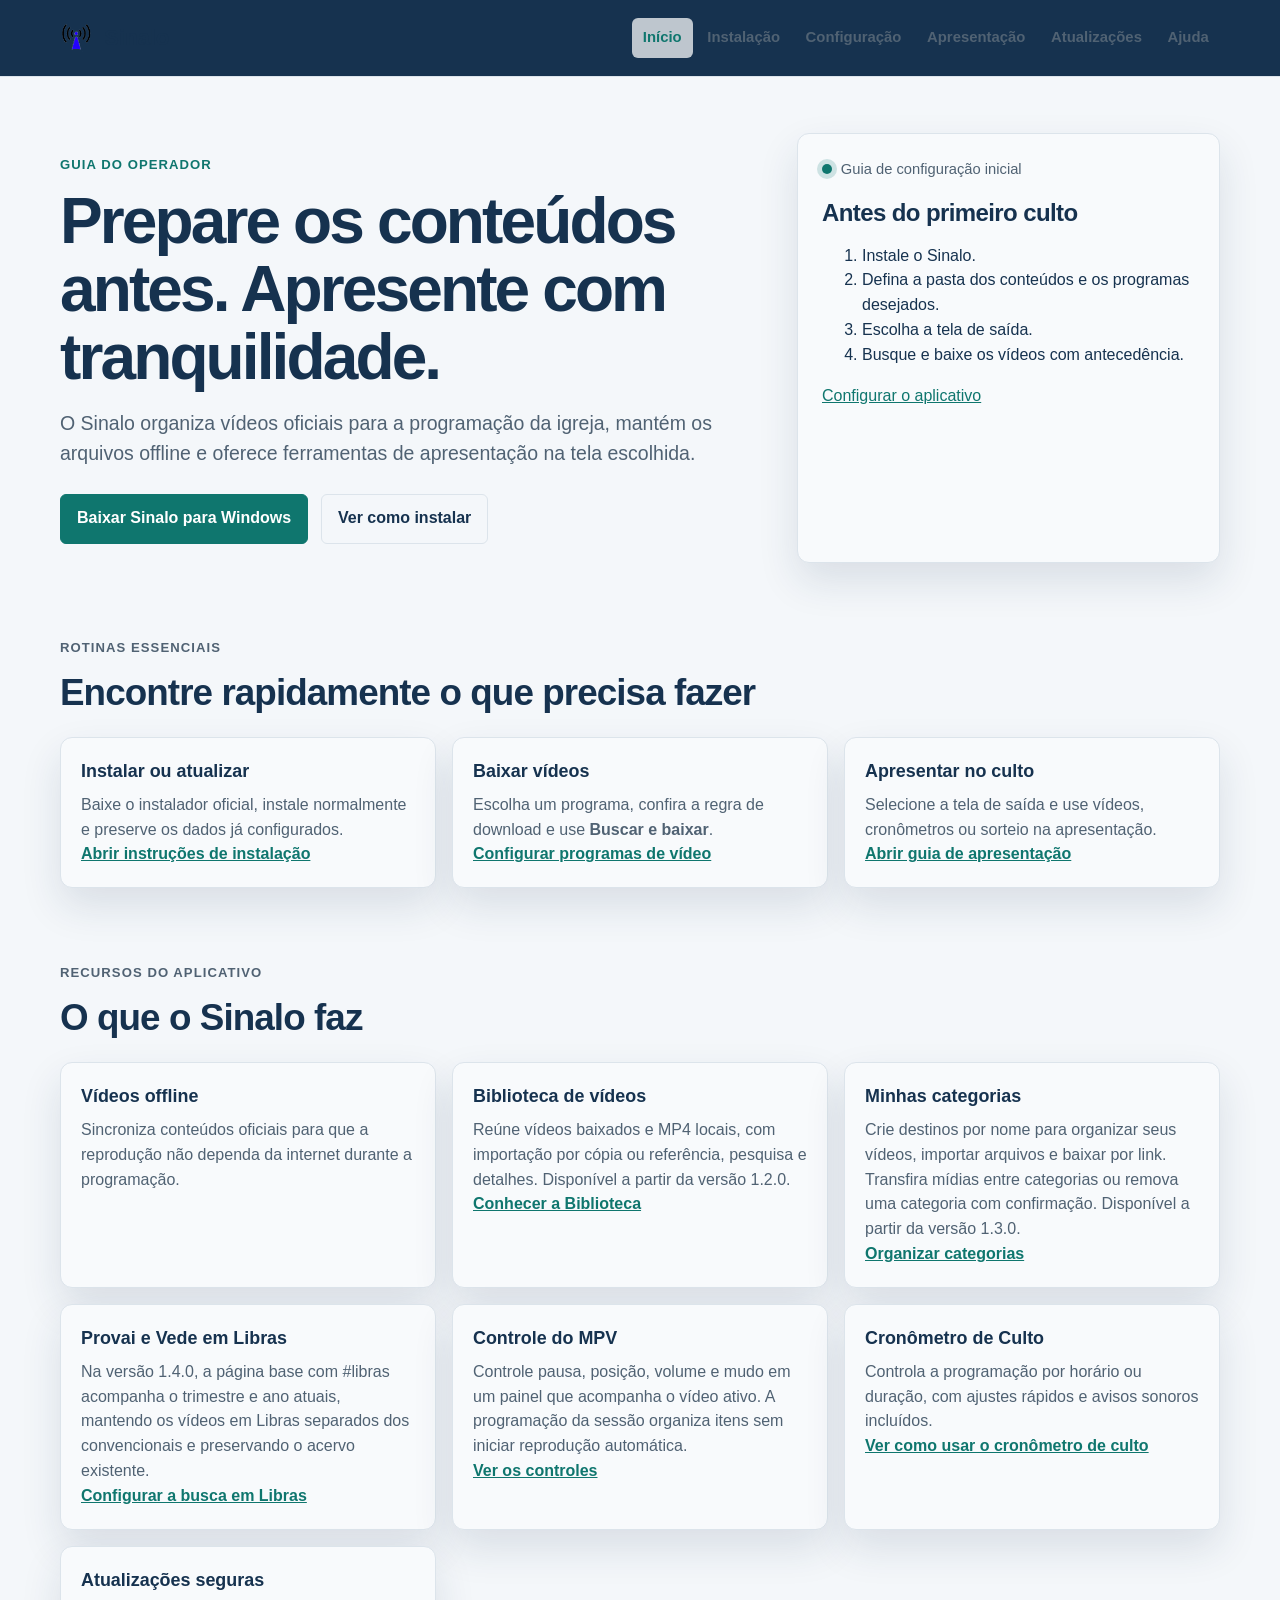
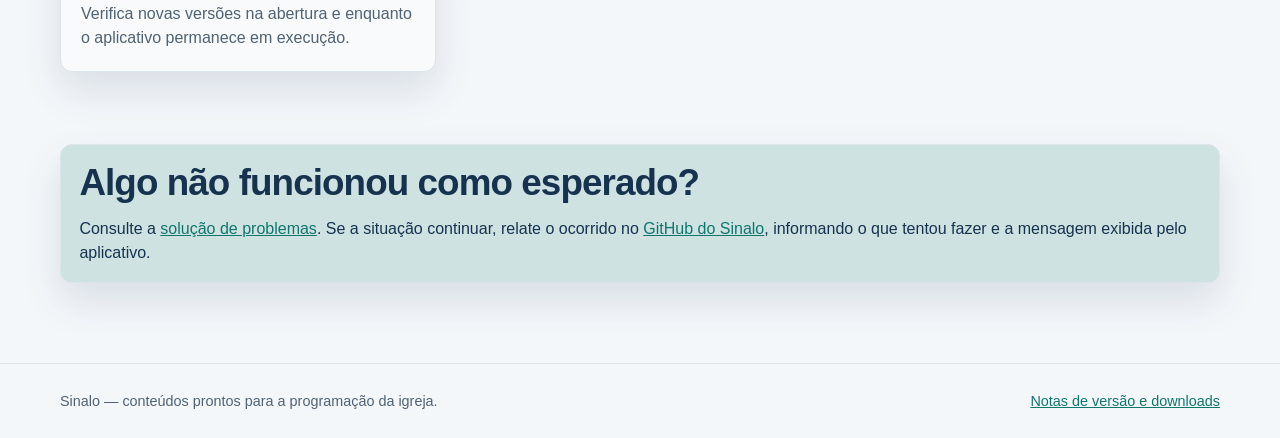
==== commit 808febde: "release: prepara Sinalo 1.4.0 com Provai e Vede em Libras" ====
--- a/site/index.html
+++ b/site/index.html
@@ -66,6 +66,7 @@
         <article class="card"><h3>Vídeos offline</h3><p>Sincroniza conteúdos oficiais para que a reprodução não dependa da internet durante a programação.</p></article>
         <article class="card"><h3>Biblioteca de vídeos</h3><p>Reúne vídeos baixados e MP4 locais, com importação por cópia ou referência, pesquisa e detalhes. Disponível a partir da versão 1.2.0.</p><a href="configuracao.html#biblioteca">Conhecer a Biblioteca</a></article>
         <article class="card"><h3>Minhas categorias</h3><p>Crie destinos por nome para organizar seus vídeos, importar arquivos e baixar por link. Transfira mídias entre categorias ou remova uma categoria com confirmação. Disponível a partir da versão 1.3.0.</p><a href="configuracao.html#categorias-personalizadas">Organizar categorias</a></article>
+        <article class="card"><h3>Provai e Vede em Libras</h3><p>Na versão 1.4.0, a página base com #libras acompanha o trimestre e ano atuais, mantendo os vídeos em Libras separados dos convencionais e preservando o acervo existente.</p><a href="configuracao.html#provai-trimestral">Configurar a busca em Libras</a></article>
         <article class="card"><h3>Controle do MPV</h3><p>Controle pausa, posição, volume e mudo em um painel que acompanha o vídeo ativo. A programação da sessão organiza itens sem iniciar reprodução automática.</p><a href="configuracao.html#reproducao">Ver os controles</a></article>
         <article class="card"><h3>Cronômetro de Culto</h3><p>Controla a programação por horário ou duração, com ajustes rápidos e avisos sonoros incluídos.</p><a href="apresentacao.html#cronometro-culto">Ver como usar o cronômetro de culto</a></article>
         <article class="card"><h3>Atualizações seguras</h3><p>Verifica novas versões na abertura e enquanto o aplicativo permanece em execução.</p></article>
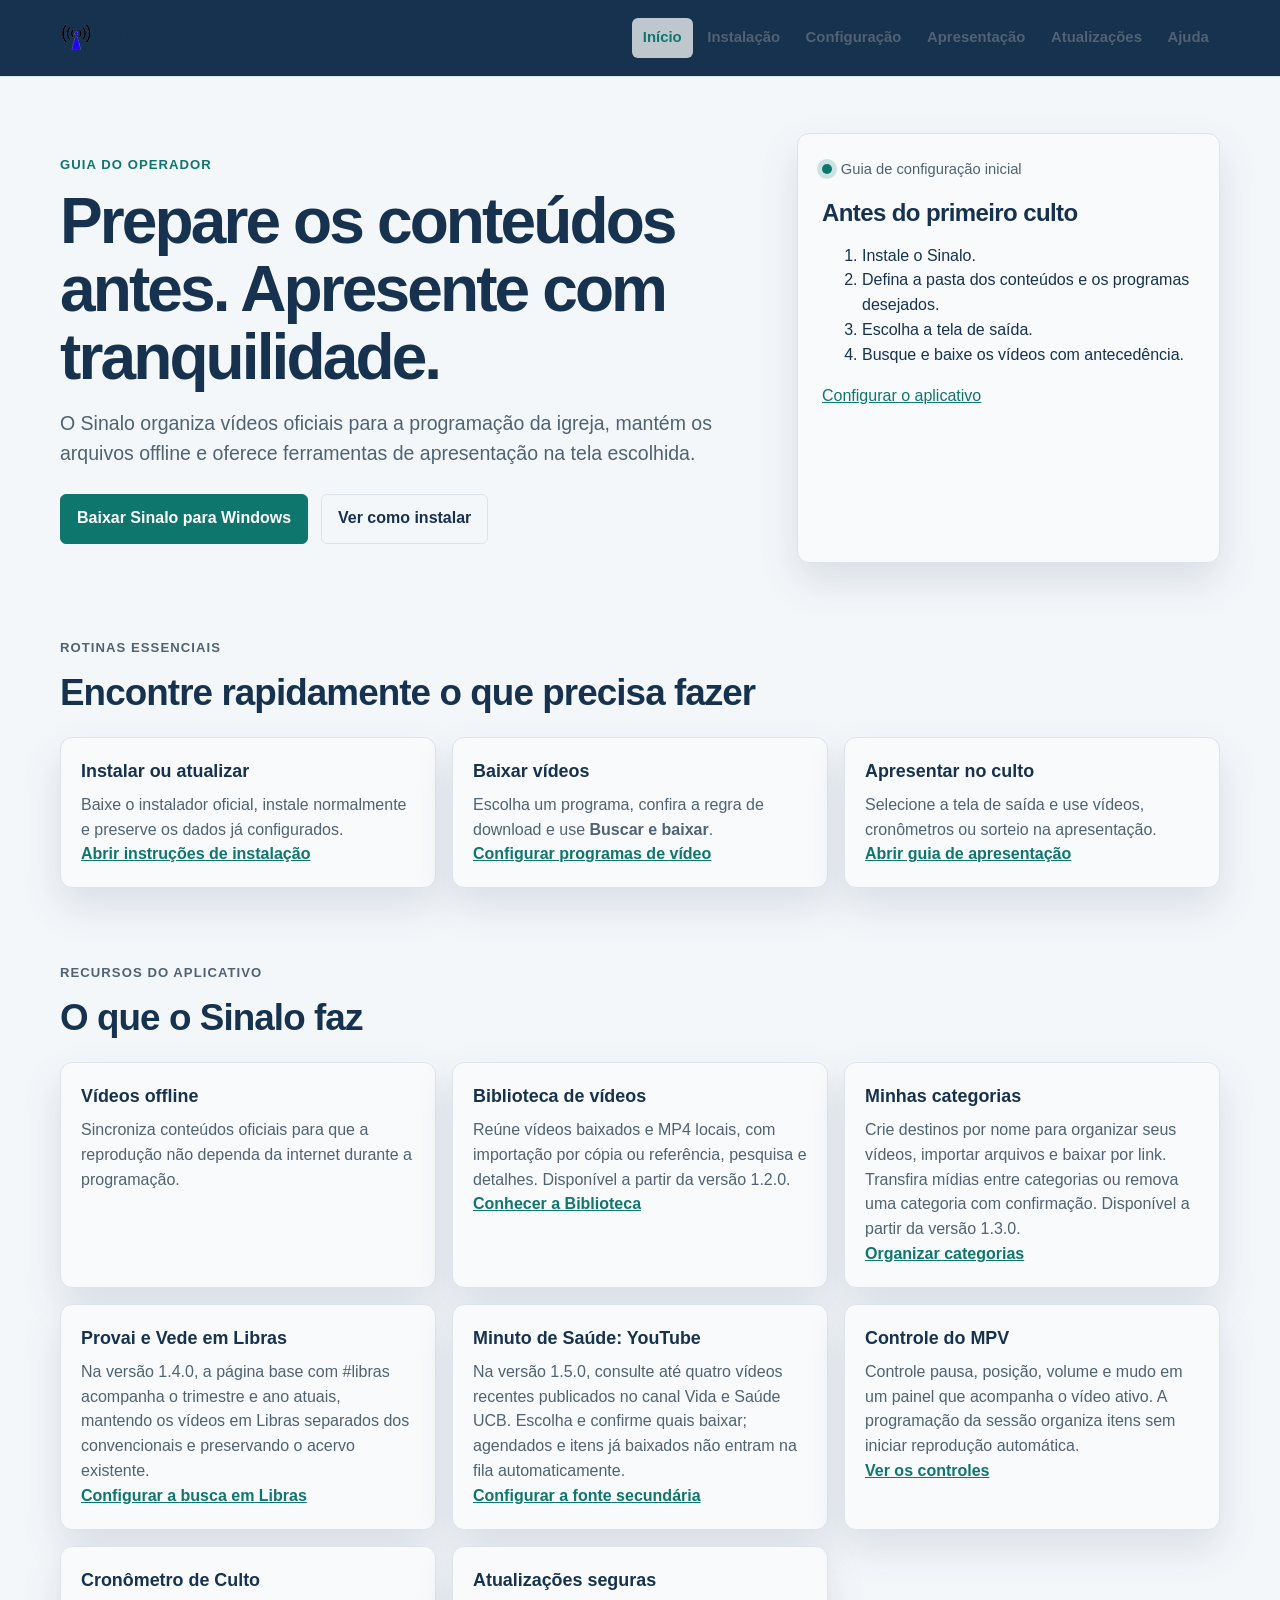
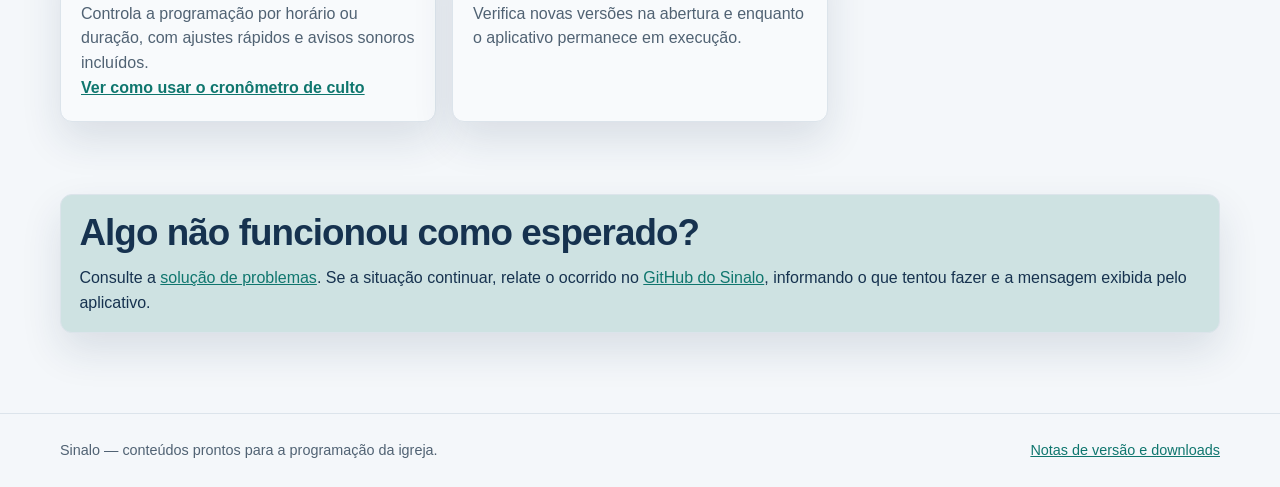
==== commit 7c2e3149: "release: prepara Sinalo 1.5.0 com fonte secundária de saúde" ====
--- a/site/index.html
+++ b/site/index.html
@@ -67,6 +67,7 @@
         <article class="card"><h3>Biblioteca de vídeos</h3><p>Reúne vídeos baixados e MP4 locais, com importação por cópia ou referência, pesquisa e detalhes. Disponível a partir da versão 1.2.0.</p><a href="configuracao.html#biblioteca">Conhecer a Biblioteca</a></article>
         <article class="card"><h3>Minhas categorias</h3><p>Crie destinos por nome para organizar seus vídeos, importar arquivos e baixar por link. Transfira mídias entre categorias ou remova uma categoria com confirmação. Disponível a partir da versão 1.3.0.</p><a href="configuracao.html#categorias-personalizadas">Organizar categorias</a></article>
         <article class="card"><h3>Provai e Vede em Libras</h3><p>Na versão 1.4.0, a página base com #libras acompanha o trimestre e ano atuais, mantendo os vídeos em Libras separados dos convencionais e preservando o acervo existente.</p><a href="configuracao.html#provai-trimestral">Configurar a busca em Libras</a></article>
+        <article class="card"><h3>Minuto de Saúde: YouTube</h3><p>Na versão 1.5.0, consulte até quatro vídeos recentes publicados no canal Vida e Saúde UCB. Escolha e confirme quais baixar; agendados e itens já baixados não entram na fila automaticamente.</p><a href="configuracao.html#saude-youtube">Configurar a fonte secundária</a></article>
         <article class="card"><h3>Controle do MPV</h3><p>Controle pausa, posição, volume e mudo em um painel que acompanha o vídeo ativo. A programação da sessão organiza itens sem iniciar reprodução automática.</p><a href="configuracao.html#reproducao">Ver os controles</a></article>
         <article class="card"><h3>Cronômetro de Culto</h3><p>Controla a programação por horário ou duração, com ajustes rápidos e avisos sonoros incluídos.</p><a href="apresentacao.html#cronometro-culto">Ver como usar o cronômetro de culto</a></article>
         <article class="card"><h3>Atualizações seguras</h3><p>Verifica novas versões na abertura e enquanto o aplicativo permanece em execução.</p></article>
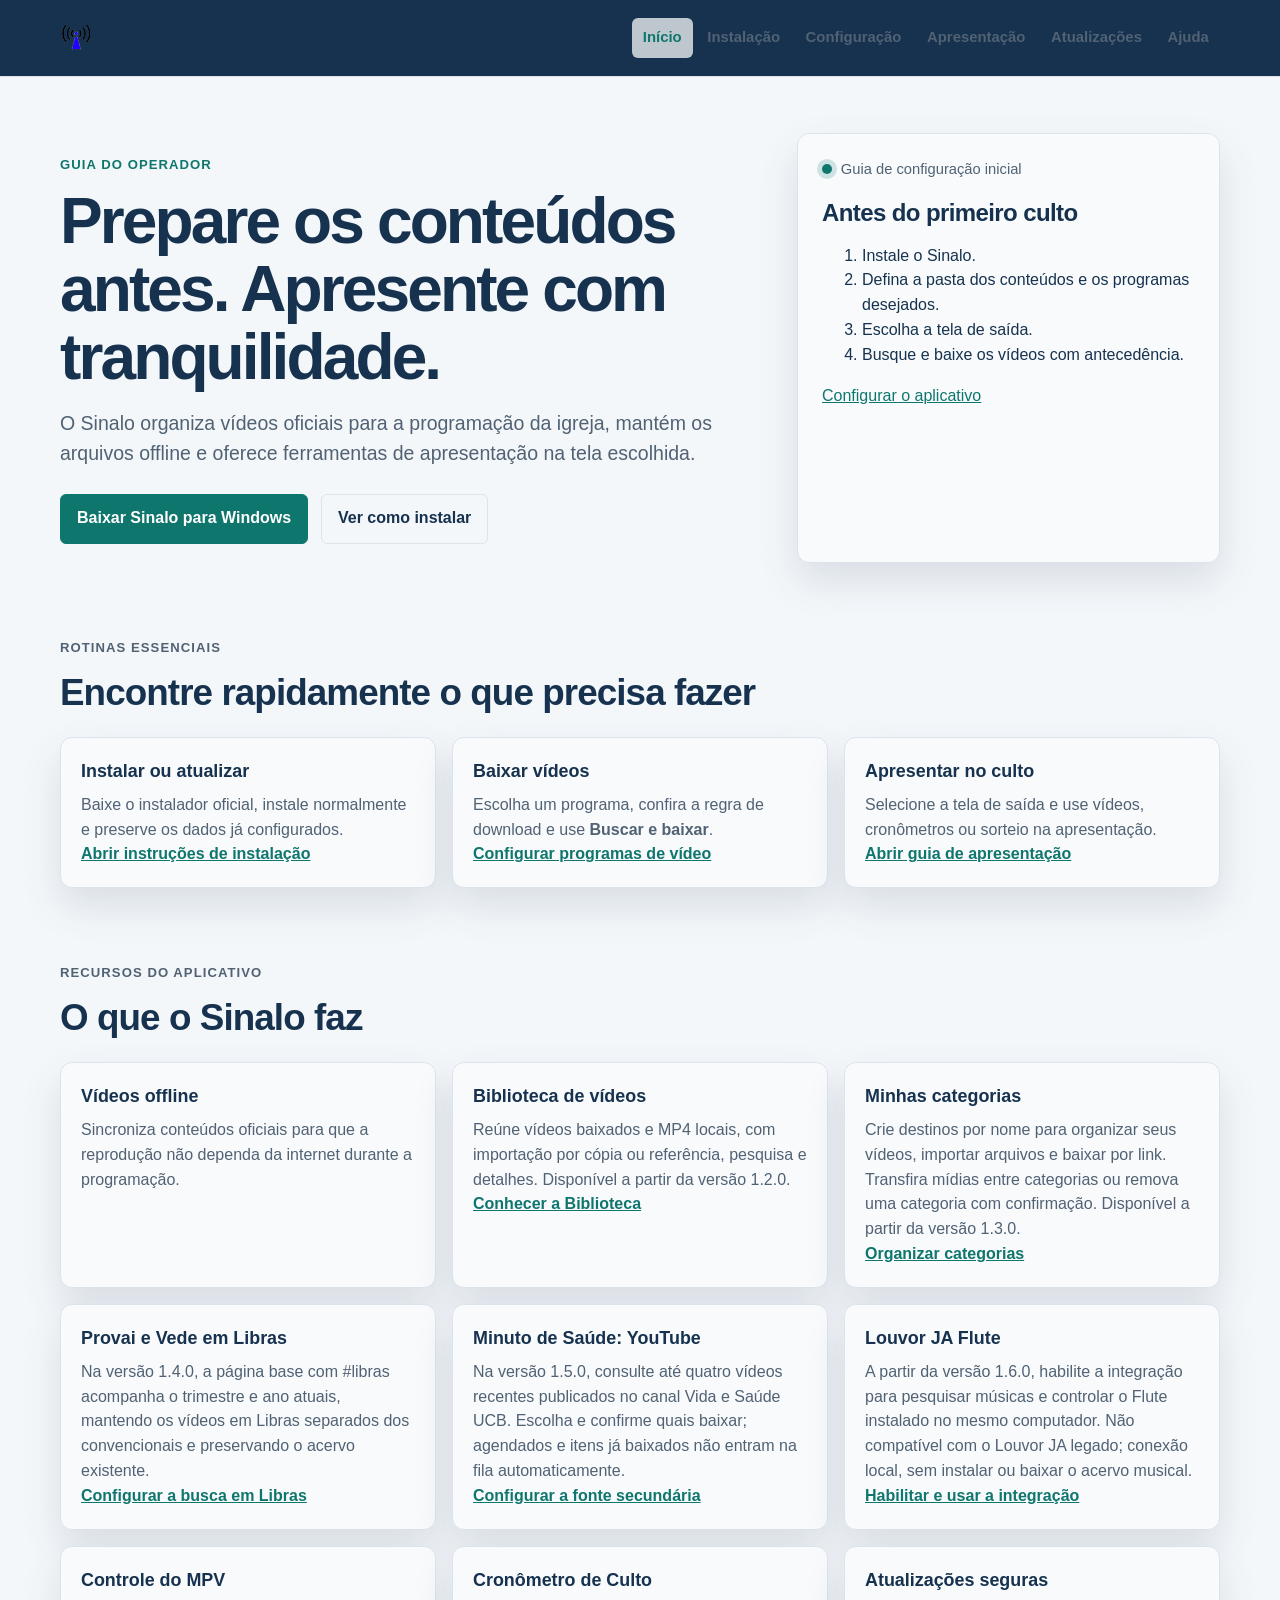
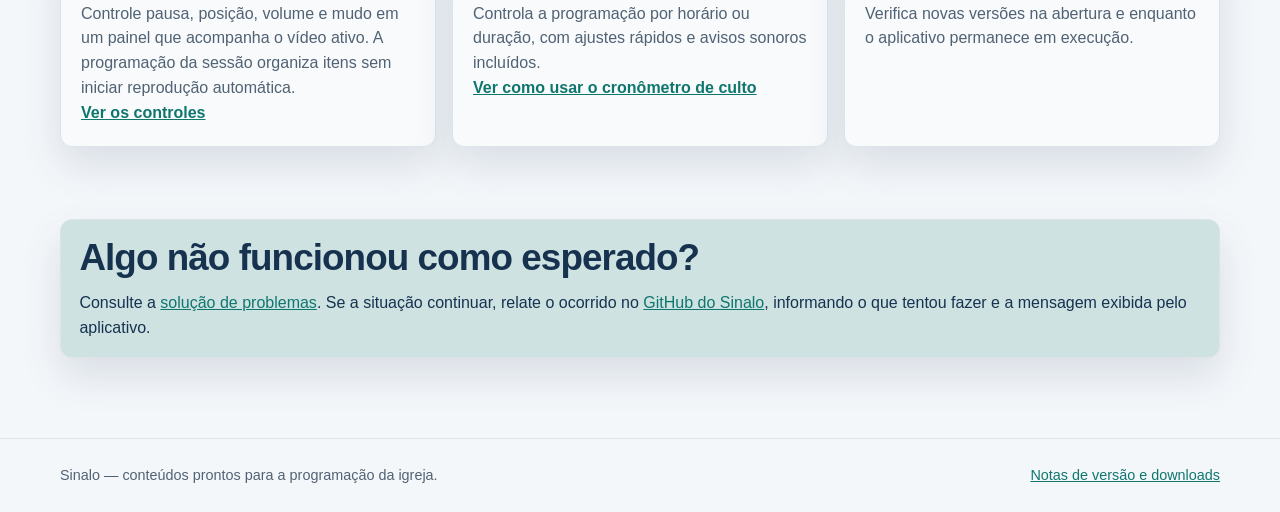
==== commit ac278e87: "release: prepara Sinalo 1.6.0 e guia do Louvor JA Flute" ====
--- a/site/index.html
+++ b/site/index.html
@@ -68,6 +68,7 @@
         <article class="card"><h3>Minhas categorias</h3><p>Crie destinos por nome para organizar seus vídeos, importar arquivos e baixar por link. Transfira mídias entre categorias ou remova uma categoria com confirmação. Disponível a partir da versão 1.3.0.</p><a href="configuracao.html#categorias-personalizadas">Organizar categorias</a></article>
         <article class="card"><h3>Provai e Vede em Libras</h3><p>Na versão 1.4.0, a página base com #libras acompanha o trimestre e ano atuais, mantendo os vídeos em Libras separados dos convencionais e preservando o acervo existente.</p><a href="configuracao.html#provai-trimestral">Configurar a busca em Libras</a></article>
         <article class="card"><h3>Minuto de Saúde: YouTube</h3><p>Na versão 1.5.0, consulte até quatro vídeos recentes publicados no canal Vida e Saúde UCB. Escolha e confirme quais baixar; agendados e itens já baixados não entram na fila automaticamente.</p><a href="configuracao.html#saude-youtube">Configurar a fonte secundária</a></article>
+        <article class="card"><h3>Louvor JA Flute</h3><p>A partir da versão 1.6.0, habilite a integração para pesquisar músicas e controlar o Flute instalado no mesmo computador. Não compatível com o Louvor JA legado; conexão local, sem instalar ou baixar o acervo musical.</p><a href="louvor-ja.html">Habilitar e usar a integração</a></article>
         <article class="card"><h3>Controle do MPV</h3><p>Controle pausa, posição, volume e mudo em um painel que acompanha o vídeo ativo. A programação da sessão organiza itens sem iniciar reprodução automática.</p><a href="configuracao.html#reproducao">Ver os controles</a></article>
         <article class="card"><h3>Cronômetro de Culto</h3><p>Controla a programação por horário ou duração, com ajustes rápidos e avisos sonoros incluídos.</p><a href="apresentacao.html#cronometro-culto">Ver como usar o cronômetro de culto</a></article>
         <article class="card"><h3>Atualizações seguras</h3><p>Verifica novas versões na abertura e enquanto o aplicativo permanece em execução.</p></article>
